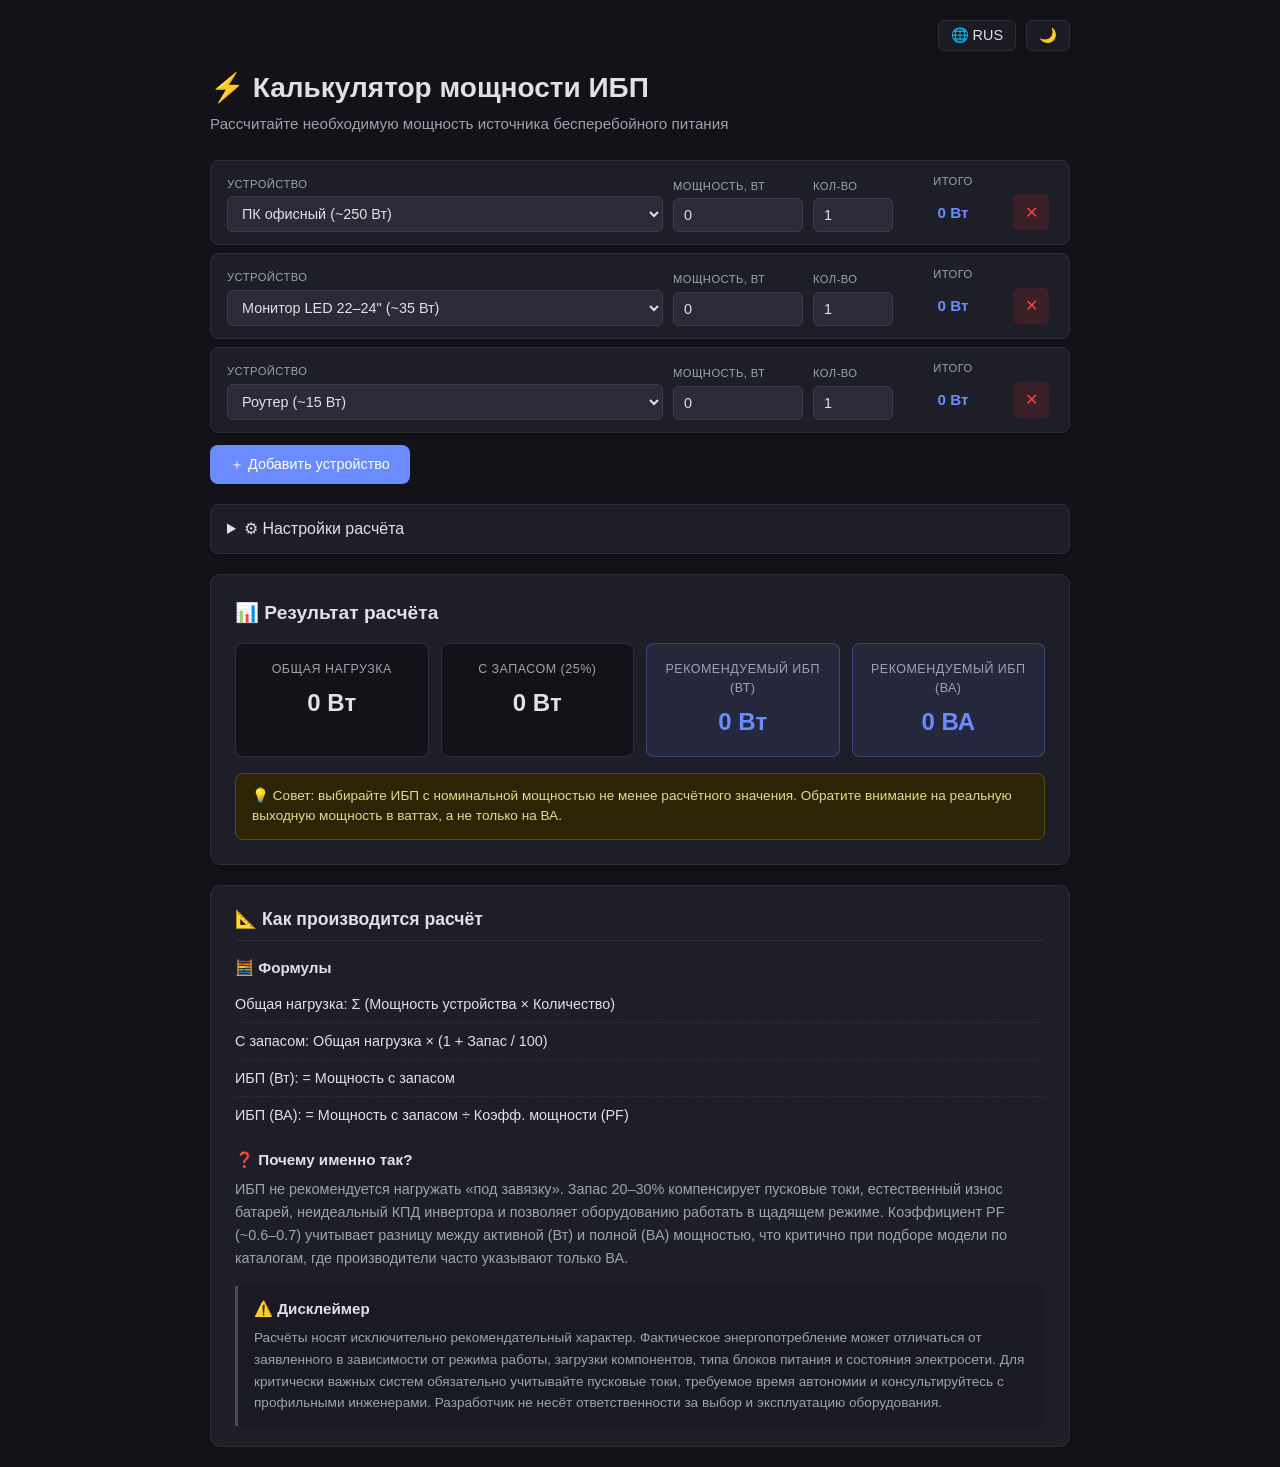
==== index.html @ 63133c9f "rename files, added rus eng versions, light dark themes rename, added rus eng versions, light dark t" ====
<!DOCTYPE html>
<html lang="ru">
<head>
    <meta charset="UTF-8">
    <meta name="viewport" content="width=device-width, initial-scale=1.0">
    <title>Калькулятор мощности ИБП</title>
    <link rel="stylesheet" href="style.css">
</head>
<body>

<div class="container">
    <!-- Верхняя панель -->
    <div class="top-bar">
        <button id="langToggle" class="toggle-btn" title="Switch Language">🌐 RUS</button>
        <button id="themeToggle" class="toggle-btn" title="Toggle Theme">🌙</button>
    </div>

    <h1 data-i18n="title">⚡ Калькулятор мощности ИБП</h1>
    <p class="subtitle" data-i18n="subtitle">Рассчитайте необходимую мощность источника бесперебойного питания</p>

    <!-- Шаблон устройства -->
    <div class="device-template" id="deviceTemplate" style="display:none;">
        <div class="device-row">
            <div class="device-name">
                <label>Устройство</label>
                <select class="device-select">
                    <option value="custom">— Своё значение —</option>
                    <optgroup label="💻 Компьютеры">
                        <option value="office_pc" data-watts="250">ПК офисный (~250 Вт)</option>
                        <option value="home_pc" data-watts="400">ПК домашний (~400 Вт)</option>
                        <option value="gaming_pc" data-watts="650">ПК игровой (~650 Вт)</option>
                        <option value="workstation" data-watts="900">Рабочая станция (~900 Вт)</option>
                        <option value="mini_pc" data-watts="65">Мини-ПК / неттоп (~65 Вт)</option>
                    </optgroup>
                    <optgroup label="🖥 Мониторы">
                        <option value="monitor_led" data-watts="35">Монитор LED 22–24" (~35 Вт)</option>
                        <option value="monitor_large" data-watts="65">Монитор 27–32" (~65 Вт)</option>
                        <option value="monitor_ultrawide" data-watts="80">Монитор ultrawide (~80 Вт)</option>
                    </optgroup>
                    <optgroup label="🖨 Периферия">
                        <option value="ip_phone" data-watts="5">IP-телефон (~5 Вт)</option>
                        <option value="printer" data-watts="400">Принтер лазерный (~400 Вт)</option>
                        <option value="ink_printer" data-watts="30">Принтер струйный (~30 Вт)</option>
                        <option value="mfp" data-watts="600">МФУ (~600 Вт)</option>
                        <option value="scanner" data-watts="25">Сканер (~25 Вт)</option>
                        <option value="speakers" data-watts="20">Колонки (~20 Вт)</option>
                        <option value="webcam" data-watts="5">Веб-камера (~5 Вт)</option>
                    </optgroup>
                    <optgroup label="🌐 Сеть и хранение">
                        <option value="router" data-watts="15">Роутер (~15 Вт)</option>
                        <option value="switch" data-watts="20">Коммутатор (~20 Вт)</option>
                        <option value="nas" data-watts="50">NAS (~50 Вт)</option>
                        <option value="server_1u" data-watts="350">Сервер 1U (~350 Вт)</option>
                        <option value="server_tower" data-watts="600">Сервер башенный (~600 Вт)</option>
                    </optgroup>
                    <optgroup label="📺 Прочее">
                        <option value="tv" data-watts="100">Телевизор (~100 Вт)</option>
                        <option value="ups_charger" data-watts="50">Зарядка ИБП (~50 Вт)</option>
                    </optgroup>
                </select>
                <input type="text" class="custom-name" placeholder="Название..." style="display:none;">
            </div>

            <div class="device-watts">
                <label>Мощность, Вт</label>
                <input type="number" class="watts-input" min="1" max="10000" value="0" placeholder="Вт">
            </div>

            <div class="device-qty">
                <label>Кол-во</label>
                <input type="number" class="qty-input" min="1" max="100" value="1">
            </div>

            <div class="device-subtotal">
                <label>Итого</label>
                <span class="subtotal-value">0 Вт</span>
            </div>

            <div class="device-actions">
                <button class="btn-remove" title="Удалить устройство">✕</button>
            </div>
        </div>
    </div>

    <!-- Список устройств -->
    <div class="devices-list" id="devicesList"></div>

    <div class="toolbar">
        <button class="btn-add" id="btnAddDevice" data-i18n="addDevice">＋ Добавить устройство</button>
    </div>

    <!-- Настройки расчёта -->
    <div class="settings-panel">
        <details>
            <summary data-i18n="settingsSummary">⚙ Настройки расчёта</summary>
            <div class="settings-content">
                <div class="setting-row">
                    <label for="marginPercent" data-i18n="marginLabel">Запас мощности, %</label>
                    <input type="number" id="marginPercent" min="0" max="100" value="25">
                    <span class="hint" data-i18n="marginHint">Рекомендуется 20–30%</span>
                </div>
                <div class="setting-row">
                    <label for="powerFactor" data-i18n="pfLabel">Коэфф. мощности (PF)</label>
                    <input type="number" id="powerFactor" min="0.4" max="1" step="0.05" value="0.65">
                    <span class="hint" data-i18n="pfHint">Обычно 0.6–0.7 для линейно-интерактивных</span>
                </div>
            </div>
        </details>
    </div>

    <!-- Результаты -->
    <div class="results-panel" id="resultsPanel">
        <h2 data-i18n="resultsTitle">📊 Результат расчёта</h2>

        <div class="results-grid">
            <div class="result-card">
                <div class="result-label" data-i18n="totalLoad">Общая нагрузка</div>
                <div class="result-value" id="totalWatts">0 Вт</div>
            </div>
            <div class="result-card">
                <div class="result-label"><span data-i18n="withMargin">С запасом</span> (<span id="marginLabel">25</span>%)</div>
                <div class="result-value" id="withMargin">0 Вт</div>
            </div>
            <div class="result-card highlight">
                <div class="result-label" data-i18n="recWatts">Рекомендуемый ИБП (Вт)</div>
                <div class="result-value" id="recWatts">0 Вт</div>
            </div>
            <div class="result-card highlight">
                <div class="result-label" data-i18n="recVA">Рекомендуемый ИБП (ВА)</div>
                <div class="result-value" id="recVA">0 ВА</div>
            </div>
        </div>

        <div class="result-note">
            <p data-i18n="tip">💡 Совет: выбирайте ИБП с номинальной мощностью не менее расчётного значения. Обратите внимание на реальную выходную мощность в ваттах, а не только на ВА.</p>
        </div>
    </div>

    <!-- Пояснения, логика и дисклеймер -->
    <div class="calc-info-panel">
        <h3 data-i18n="calcInfoTitle">📐 Как производится расчёт</h3>
        
        <div class="calc-info-section">
            <h4 data-i18n="formulasTitle">🧮 Формулы</h4>
            <ul class="calc-formula-list">
                <li data-i18n="f1">Общая нагрузка: Σ (Мощность устройства × Количество)</li>
                <li data-i18n="f2">С запасом: Общая нагрузка × (1 + Запас / 100)</li>
                <li data-i18n="f3">ИБП (Вт): = Мощность с запасом</li>
                <li data-i18n="f4">ИБП (ВА): = Мощность с запасом ÷ Коэфф. мощности (PF)</li>
            </ul>
        </div>

        <div class="calc-info-section">
            <h4 data-i18n="whyTitle">❓ Почему именно так?</h4>
            <p data-i18n="whyText">ИБП не рекомендуется нагружать «под завязку». Запас 20–30% компенсирует пусковые токи, естественный износ батарей, неидеальный КПД инвертора и позволяет оборудованию работать в щадящем режиме. Коэффициент PF (~0.6–0.7) учитывает разницу между активной (Вт) и полной (ВА) мощностью, что критично при подборе модели по каталогам, где производители часто указывают только ВА.</p>
        </div>

        <div class="calc-info-section disclaimer-box">
            <h4 data-i18n="disclaimerTitle">⚠️ Дисклеймер</h4>
            <p data-i18n="disclaimerText">Расчёты носят исключительно рекомендательный характер. Фактическое энергопотребление может отличаться от заявленного в зависимости от режима работы, загрузки компонентов, типа блоков питания и состояния электросети. Для критически важных систем обязательно учитывайте пусковые токи, требуемое время автономии и консультируйтесь с профильными инженерами. Разработчик не несёт ответственности за выбор и эксплуатацию оборудования.</p>
        </div>
    </div>
</div>

<script src="script.js"></script>
</body>
</html>
---- style.css ----
/* ── CSS Переменные (Тёмная тема по умолчанию) ── */
:root {
    --bg: #121218;
    --text: #e0e0e6;
    --text-muted: #9ca3af;
    --card-bg: #1e1e28;
    --card-border: #2d2d3a;
    --input-bg: #2a2a38;
    --input-border: #3d3d4f;
    --input-text: #e0e0e6;
    --accent: #6b8cff;
    --accent-hover: #5a7be0;
    --accent-active: #4a6cf7;
    --highlight-bg: rgba(107, 140, 255, 0.1);
    --highlight-border: rgba(107, 140, 255, 0.3);
    --note-bg: #2c2405;
    --note-border: #5c4d0a;
    --note-text: #e6d98c;
    --disclaimer-bg: #1a1a22;
    --disclaimer-border: #4a4a5a;
    --shadow: rgba(0, 0, 0, 0.3);
    --topbar-bg: rgba(30, 30, 40, 0.8);
}

/* ── Светлая тема ── */
.light-theme {
    --bg: #f5f7fa;
    --text: #1a1a2e;
    --text-muted: #666;
    --card-bg: #fff;
    --card-border: #e0e4e9;
    --input-bg: #fafbfc;
    --input-border: #d1d5db;
    --input-text: #1a1a2e;
    --accent: #4a6cf7;
    --accent-hover: #3b5de7;
    --accent-active: #2c4bd8;
    --highlight-bg: #eef2ff;
    --highlight-border: #c7d2fe;
    --note-bg: #fffbeb;
    --note-border: #fde68a;
    --note-text: #92400e;
    --disclaimer-bg: #f8f9fa;
    --disclaimer-border: #9ca3af;
    --shadow: rgba(0, 0, 0, 0.08);
    --topbar-bg: rgba(255, 255, 255, 0.85);
}

/* ── Базовые стили ── */
*, *::before, *::after { box-sizing: border-box; margin: 0; padding: 0; }

body {
    font-family: -apple-system, BlinkMacSystemFont, "Segoe UI", Roboto, Helvetica, Arial, sans-serif;
    background: var(--bg);
    color: var(--text);
    line-height: 1.5;
    padding: 20px;
    transition: background-color 0.3s, color 0.3s;
}

.container { max-width: 860px; margin: 0 auto; }

/* ── Верхняя панель ── */
.top-bar {
    display: flex;
    justify-content: flex-end;
    gap: 10px;
    margin-bottom: 16px;
    position: sticky;
    top: 10px;
    z-index: 10;
}

.toggle-btn {
    background: var(--topbar-bg);
    border: 1px solid var(--card-border);
    color: var(--text);
    padding: 6px 12px;
    border-radius: 6px;
    cursor: pointer;
    font-size: 0.9rem;
    backdrop-filter: blur(6px);
    transition: all 0.2s;
}
.toggle-btn:hover { background: var(--card-bg); border-color: var(--accent); }

/* ── Заголовки ── */
h1 { font-size: 1.75rem; margin-bottom: 4px; }
.subtitle { color: var(--text-muted); margin-bottom: 24px; font-size: 0.95rem; }

/* ── Строка устройства ── */
.device-row {
    display: grid;
    grid-template-columns: 1fr 130px 80px 100px 40px;
    gap: 10px;
    align-items: end;
    padding: 12px 16px;
    background: var(--card-bg);
    border: 1px solid var(--card-border);
    border-radius: 8px;
    margin-bottom: 8px;
    box-shadow: 0 1px 3px var(--shadow);
    animation: fadeIn 0.2s ease;
}
@keyframes fadeIn {
    from { opacity: 0; transform: translateY(-8px); }
    to   { opacity: 1; transform: translateY(0); }
}

.device-row label {
    display: block;
    font-size: 0.7rem;
    text-transform: uppercase;
    letter-spacing: 0.04em;
    color: var(--text-muted);
    margin-bottom: 4px;
}

.device-row select,
.device-row input[type="text"],
.device-row input[type="number"] {
    width: 100%;
    padding: 8px 10px;
    border: 1px solid var(--input-border);
    border-radius: 6px;
    font-size: 0.9rem;
    background: var(--input-bg);
    color: var(--input-text);
    transition: border-color 0.2s;
}
.device-row select:focus,
.device-row input:focus {
    outline: none;
    border-color: var(--accent);
    box-shadow: 0 0 0 3px rgba(107, 140, 255, 0.15);
}

.device-name .custom-name { margin-top: 6px; }
.device-subtotal { text-align: center; }
.subtotal-value {
    display: block;
    padding: 8px 0;
    font-weight: 600;
    font-size: 0.95rem;
    color: var(--accent);
}

.btn-remove {
    display: flex; align-items: center; justify-content: center;
    width: 36px; height: 36px;
    border: none; background: rgba(220, 38, 38, 0.15); color: #ef4444;
    border-radius: 6px; cursor: pointer; font-size: 1rem; transition: background 0.15s; margin-bottom: 2px;
}
.btn-remove:hover { background: rgba(220, 38, 38, 0.3); }

/* ── Панель инструментов ── */
.toolbar { margin: 12px 0 20px; }
.btn-add {
    padding: 10px 20px; background: var(--accent); color: #fff; border: none;
    border-radius: 8px; font-size: 0.9rem; cursor: pointer; transition: background 0.15s;
}
.btn-add:hover { background: var(--accent-hover); }

/* ── Настройки ── */
.settings-panel { margin-bottom: 20px; }
.settings-panel details {
    background: var(--card-bg); border: 1px solid var(--card-border);
    border-radius: 8px; box-shadow: 0 1px 3px var(--shadow);
}
.settings-panel summary {
    padding: 12px 16px; cursor: pointer; font-weight: 500; user-select: none; color: var(--text);
}
.settings-content { padding: 0 16px 16px; display: grid; grid-template-columns: 1fr 1fr; gap: 16px; }
.setting-row { display: flex; flex-direction: column; gap: 4px; }
.setting-row label { font-size: 0.85rem; font-weight: 500; color: var(--text); }
.setting-row input {
    padding: 8px 10px; border: 1px solid var(--input-border); border-radius: 6px;
    width: 100px; font-size: 0.9rem; background: var(--input-bg); color: var(--input-text);
}
.hint { font-size: 0.75rem; color: var(--text-muted); margin-top: 2px; }

/* ── Результаты ── */
.results-panel {
    background: var(--card-bg); border: 1px solid var(--card-border);
    border-radius: 10px; padding: 24px; box-shadow: 0 2px 8px var(--shadow);
}
.results-panel h2 { font-size: 1.2rem; margin-bottom: 16px; color: var(--text); }
.results-grid { display: grid; grid-template-columns: repeat(auto-fit, minmax(180px, 1fr)); gap: 12px; margin-bottom: 16px; }
.result-card { background: var(--bg); border: 1px solid var(--card-border); border-radius: 8px; padding: 16px; text-align: center; }
.result-card.highlight { background: var(--highlight-bg); border: 1px solid var(--highlight-border); }
.result-label { font-size: 0.78rem; text-transform: uppercase; letter-spacing: 0.04em; color: var(--text-muted); margin-bottom: 6px; }
.result-value { font-size: 1.5rem; font-weight: 700; color: var(--text); }
.result-card.highlight .result-value { color: var(--accent); }
.result-note {
    background: var(--note-bg); border: 1px solid var(--note-border); border-radius: 8px;
    padding: 12px 16px; font-size: 0.85rem; color: var(--note-text);
}

/* ── Блок пояснений ── */
.calc-info-panel {
    margin-top: 20px; background: var(--card-bg); border: 1px solid var(--card-border);
    border-radius: 10px; padding: 20px 24px; box-shadow: 0 2px 8px var(--shadow);
}
.calc-info-panel h3 { font-size: 1.1rem; margin-bottom: 16px; color: var(--text); border-bottom: 1px solid var(--card-border); padding-bottom: 8px; }
.calc-info-section { margin-bottom: 16px; }
.calc-info-section:last-child { margin-bottom: 0; }
.calc-info-section h4 { font-size: 0.95rem; margin-bottom: 6px; color: var(--text); }
.calc-formula-list { list-style: none; padding-left: 0; }
.calc-formula-list li { padding: 8px 0; border-bottom: 1px dashed var(--card-border); font-size: 0.9rem; line-height: 1.4; color: var(--text); }
.calc-formula-list li:last-child { border-bottom: none; }
.calc-info-section p { font-size: 0.9rem; color: var(--text-muted); line-height: 1.6; margin-top: 4px; }
.disclaimer-box {
    background: var(--disclaimer-bg); border-left: 3px solid var(--disclaimer-border);
    padding: 12px 16px; border-radius: 0 6px 6px 0;
}
.disclaimer-box p { color: var(--text-muted); font-size: 0.85rem; margin-top: 0; }

/* ── Адаптив ── */
@media (max-width: 700px) {
    .device-row { grid-template-columns: 1fr 1fr; gap: 8px; }
    .device-watts, .device-qty { grid-column: span 1; }
    .device-subtotal { grid-column: span 1; text-align: left; }
    .device-actions { grid-column: span 2; }
    .btn-remove { width: 100%; }
    .settings-content { grid-template-columns: 1fr; }
    .results-grid { grid-template-columns: 1fr 1fr; }
    .calc-info-panel { padding: 16px; }
    .calc-info-section h4 { font-size: 0.9rem; }
}
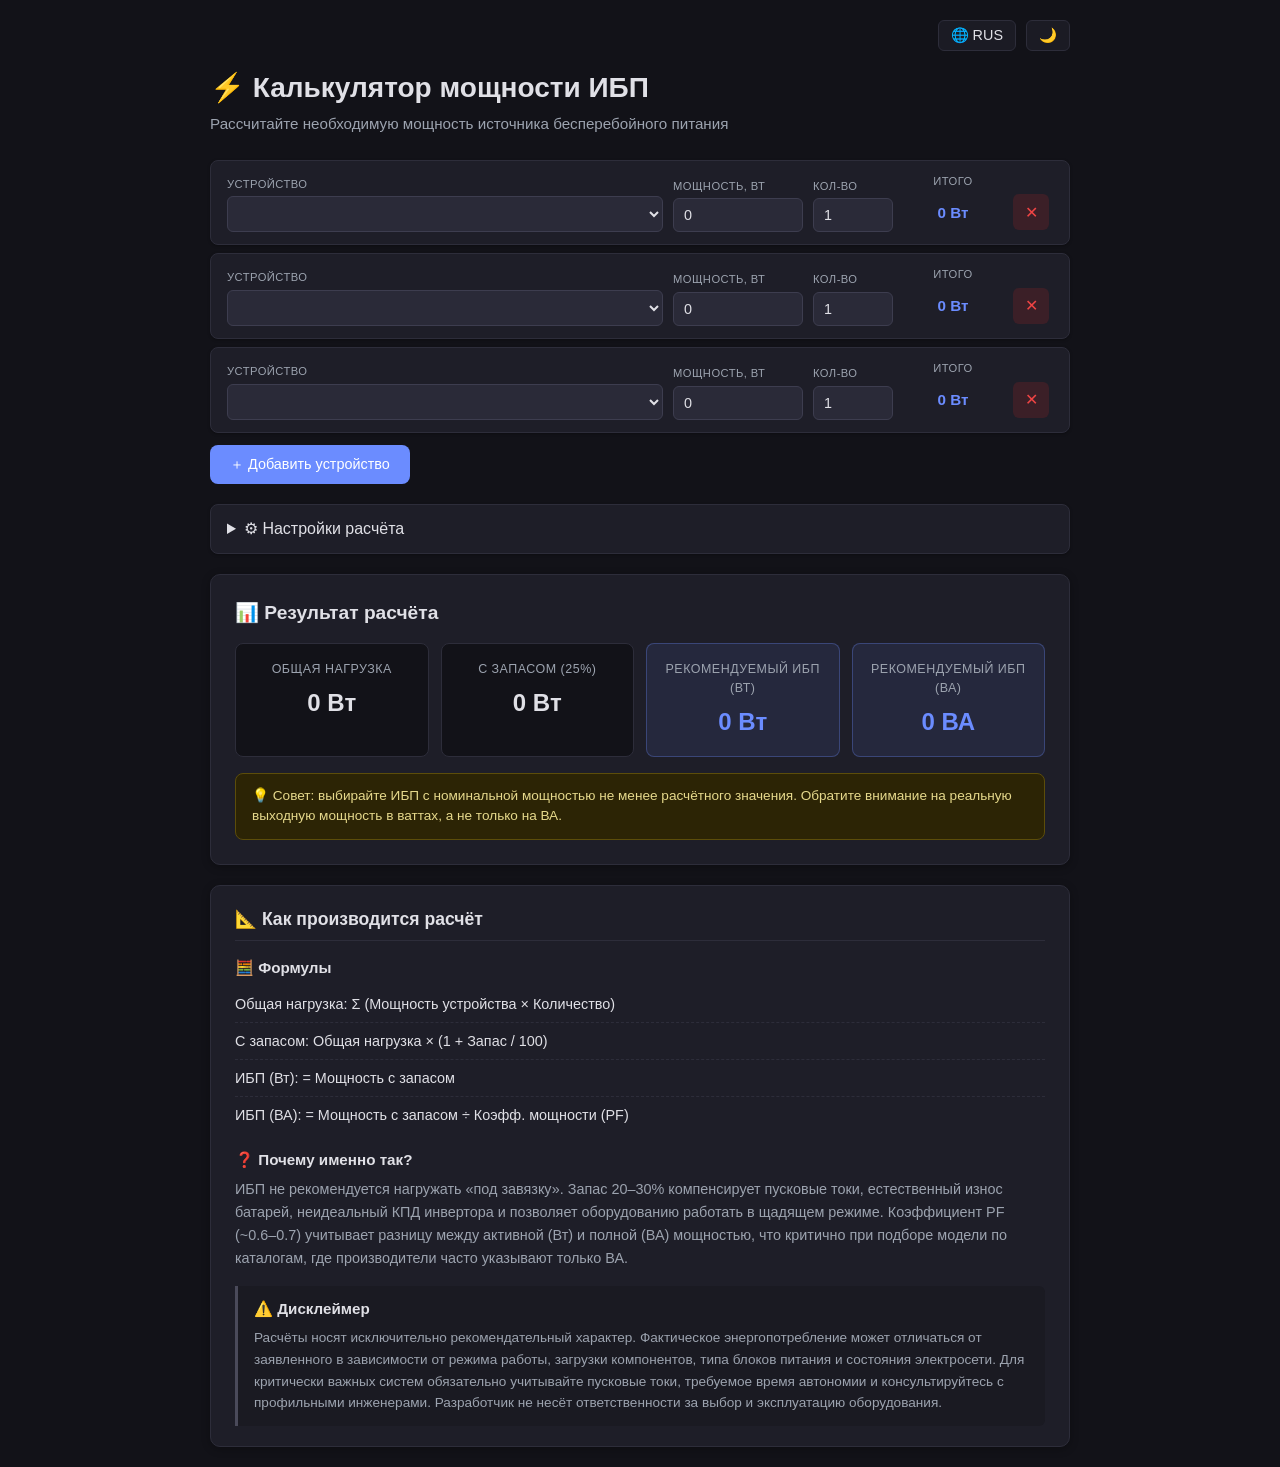
==== commit eaae0202: "translation translation" ====
--- a/index.html
+++ b/index.html
@@ -3,7 +3,7 @@
 <head>
     <meta charset="UTF-8">
     <meta name="viewport" content="width=device-width, initial-scale=1.0">
-    <title>Калькулятор мощности ИБП</title>
+    <title data-i18n="pageTitle">Калькулятор мощности ИБП</title>
     <link rel="stylesheet" href="style.css">
 </head>
 <body>
@@ -22,57 +22,57 @@
     <div class="device-template" id="deviceTemplate" style="display:none;">
         <div class="device-row">
             <div class="device-name">
-                <label>Устройство</label>
+                <label data-i18n="deviceLabel">Устройство</label>
                 <select class="device-select">
-                    <option value="custom">— Своё значение —</option>
-                    <optgroup label="💻 Компьютеры">
-                        <option value="office_pc" data-watts="250">ПК офисный (~250 Вт)</option>
-                        <option value="home_pc" data-watts="400">ПК домашний (~400 Вт)</option>
-                        <option value="gaming_pc" data-watts="650">ПК игровой (~650 Вт)</option>
-                        <option value="workstation" data-watts="900">Рабочая станция (~900 Вт)</option>
-                        <option value="mini_pc" data-watts="65">Мини-ПК / неттоп (~65 Вт)</option>
+                    <option value="custom" data-i18n="customOpt">— Своё значение —</option>
+                    <optgroup data-i18n="grp_computers" label="💻 Компьютеры">
+                        <option value="office_pc" data-watts="250" data-i18n="opt_office_pc">ПК офисный (~250 Вт)</option>
+                        <option value="home_pc" data-watts="400" data-i18n="opt_home_pc">ПК домашний (~400 Вт)</option>
+                        <option value="gaming_pc" data-watts="650" data-i18n="opt_gaming_pc">ПК игровой (~650 Вт)</option>
+                        <option value="workstation" data-watts="900" data-i18n="opt_workstation">Рабочая станция (~900 Вт)</option>
+                        <option value="mini_pc" data-watts="65" data-i18n="opt_mini_pc">Мини-ПК / неттоп (~65 Вт)</option>
                     </optgroup>
-                    <optgroup label="🖥 Мониторы">
-                        <option value="monitor_led" data-watts="35">Монитор LED 22–24" (~35 Вт)</option>
-                        <option value="monitor_large" data-watts="65">Монитор 27–32" (~65 Вт)</option>
-                        <option value="monitor_ultrawide" data-watts="80">Монитор ultrawide (~80 Вт)</option>
+                    <optgroup data-i18n="grp_monitors" label="🖥 Мониторы">
+                        <option value="monitor_led" data-watts="35" data-i18n="opt_monitor_led">Монитор LED 22–24" (~35 Вт)</option>
+                        <option value="monitor_large" data-watts="65" data-i18n="opt_monitor_large">Монитор 27–32" (~65 Вт)</option>
+                        <option value="monitor_ultrawide" data-watts="80" data-i18n="opt_monitor_ultrawide">Монитор ultrawide (~80 Вт)</option>
                     </optgroup>
-                    <optgroup label="🖨 Периферия">
-                        <option value="ip_phone" data-watts="5">IP-телефон (~5 Вт)</option>
-                        <option value="printer" data-watts="400">Принтер лазерный (~400 Вт)</option>
-                        <option value="ink_printer" data-watts="30">Принтер струйный (~30 Вт)</option>
-                        <option value="mfp" data-watts="600">МФУ (~600 Вт)</option>
-                        <option value="scanner" data-watts="25">Сканер (~25 Вт)</option>
-                        <option value="speakers" data-watts="20">Колонки (~20 Вт)</option>
-                        <option value="webcam" data-watts="5">Веб-камера (~5 Вт)</option>
+                    <optgroup data-i18n="grp_peripherals" label="🖨 Периферия">
+                        <option value="ip_phone" data-watts="5" data-i18n="opt_ip_phone">IP-телефон (~5 Вт)</option>
+                        <option value="printer" data-watts="400" data-i18n="opt_printer">Принтер лазерный (~400 Вт)</option>
+                        <option value="ink_printer" data-watts="30" data-i18n="opt_ink_printer">Принтер струйный (~30 Вт)</option>
+                        <option value="mfp" data-watts="600" data-i18n="opt_mfp">МФУ (~600 Вт)</option>
+                        <option value="scanner" data-watts="25" data-i18n="opt_scanner">Сканер (~25 Вт)</option>
+                        <option value="speakers" data-watts="20" data-i18n="opt_speakers">Колонки (~20 Вт)</option>
+                        <option value="webcam" data-watts="5" data-i18n="opt_webcam">Веб-камера (~5 Вт)</option>
                     </optgroup>
-                    <optgroup label="🌐 Сеть и хранение">
-                        <option value="router" data-watts="15">Роутер (~15 Вт)</option>
-                        <option value="switch" data-watts="20">Коммутатор (~20 Вт)</option>
-                        <option value="nas" data-watts="50">NAS (~50 Вт)</option>
-                        <option value="server_1u" data-watts="350">Сервер 1U (~350 Вт)</option>
-                        <option value="server_tower" data-watts="600">Сервер башенный (~600 Вт)</option>
+                    <optgroup data-i18n="grp_network" label="🌐 Сеть и хранение">
+                        <option value="router" data-watts="15" data-i18n="opt_router">Роутер (~15 Вт)</option>
+                        <option value="switch" data-watts="20" data-i18n="opt_switch">Коммутатор (~20 Вт)</option>
+                        <option value="nas" data-watts="50" data-i18n="opt_nas">NAS (~50 Вт)</option>
+                        <option value="server_1u" data-watts="350" data-i18n="opt_server_1u">Сервер 1U (~350 Вт)</option>
+                        <option value="server_tower" data-watts="600" data-i18n="opt_server_tower">Сервер башенный (~600 Вт)</option>
                     </optgroup>
-                    <optgroup label="📺 Прочее">
-                        <option value="tv" data-watts="100">Телевизор (~100 Вт)</option>
-                        <option value="ups_charger" data-watts="50">Зарядка ИБП (~50 Вт)</option>
+                    <optgroup data-i18n="grp_other" label="📺 Прочее">
+                        <option value="tv" data-watts="100" data-i18n="opt_tv">Телевизор (~100 Вт)</option>
+                        <option value="ups_charger" data-watts="50" data-i18n="opt_ups_charger">Зарядка ИБП (~50 Вт)</option>
                     </optgroup>
                 </select>
-                <input type="text" class="custom-name" placeholder="Название..." style="display:none;">
+                <input type="text" class="custom-name" data-i18n-placeholder="customNamePh" placeholder="Название..." style="display:none;">
             </div>
 
             <div class="device-watts">
-                <label>Мощность, Вт</label>
-                <input type="number" class="watts-input" min="1" max="10000" value="0" placeholder="Вт">
+                <label data-i18n="powerLabel">Мощность, Вт</label>
+                <input type="number" class="watts-input" min="1" max="10000" value="0" data-i18n-placeholder="wattsPh" placeholder="Вт">
             </div>
 
             <div class="device-qty">
-                <label>Кол-во</label>
+                <label data-i18n="qtyLabel">Кол-во</label>
                 <input type="number" class="qty-input" min="1" max="100" value="1">
             </div>
 
             <div class="device-subtotal">
-                <label>Итого</label>
+                <label data-i18n="totalLabel">Итого</label>
                 <span class="subtotal-value">0 Вт</span>
             </div>
 
@@ -118,7 +118,7 @@
                 <div class="result-value" id="totalWatts">0 Вт</div>
             </div>
             <div class="result-card">
-                <div class="result-label"><span data-i18n="withMargin">С запасом</span> (<span id="marginLabel">25</span>%)</div>
+                <div class="result-label"><span data-i18n="withMargin">С запасом</span> (<span id="marginValue">25</span>%)</div>
                 <div class="result-value" id="withMargin">0 Вт</div>
             </div>
             <div class="result-card highlight">
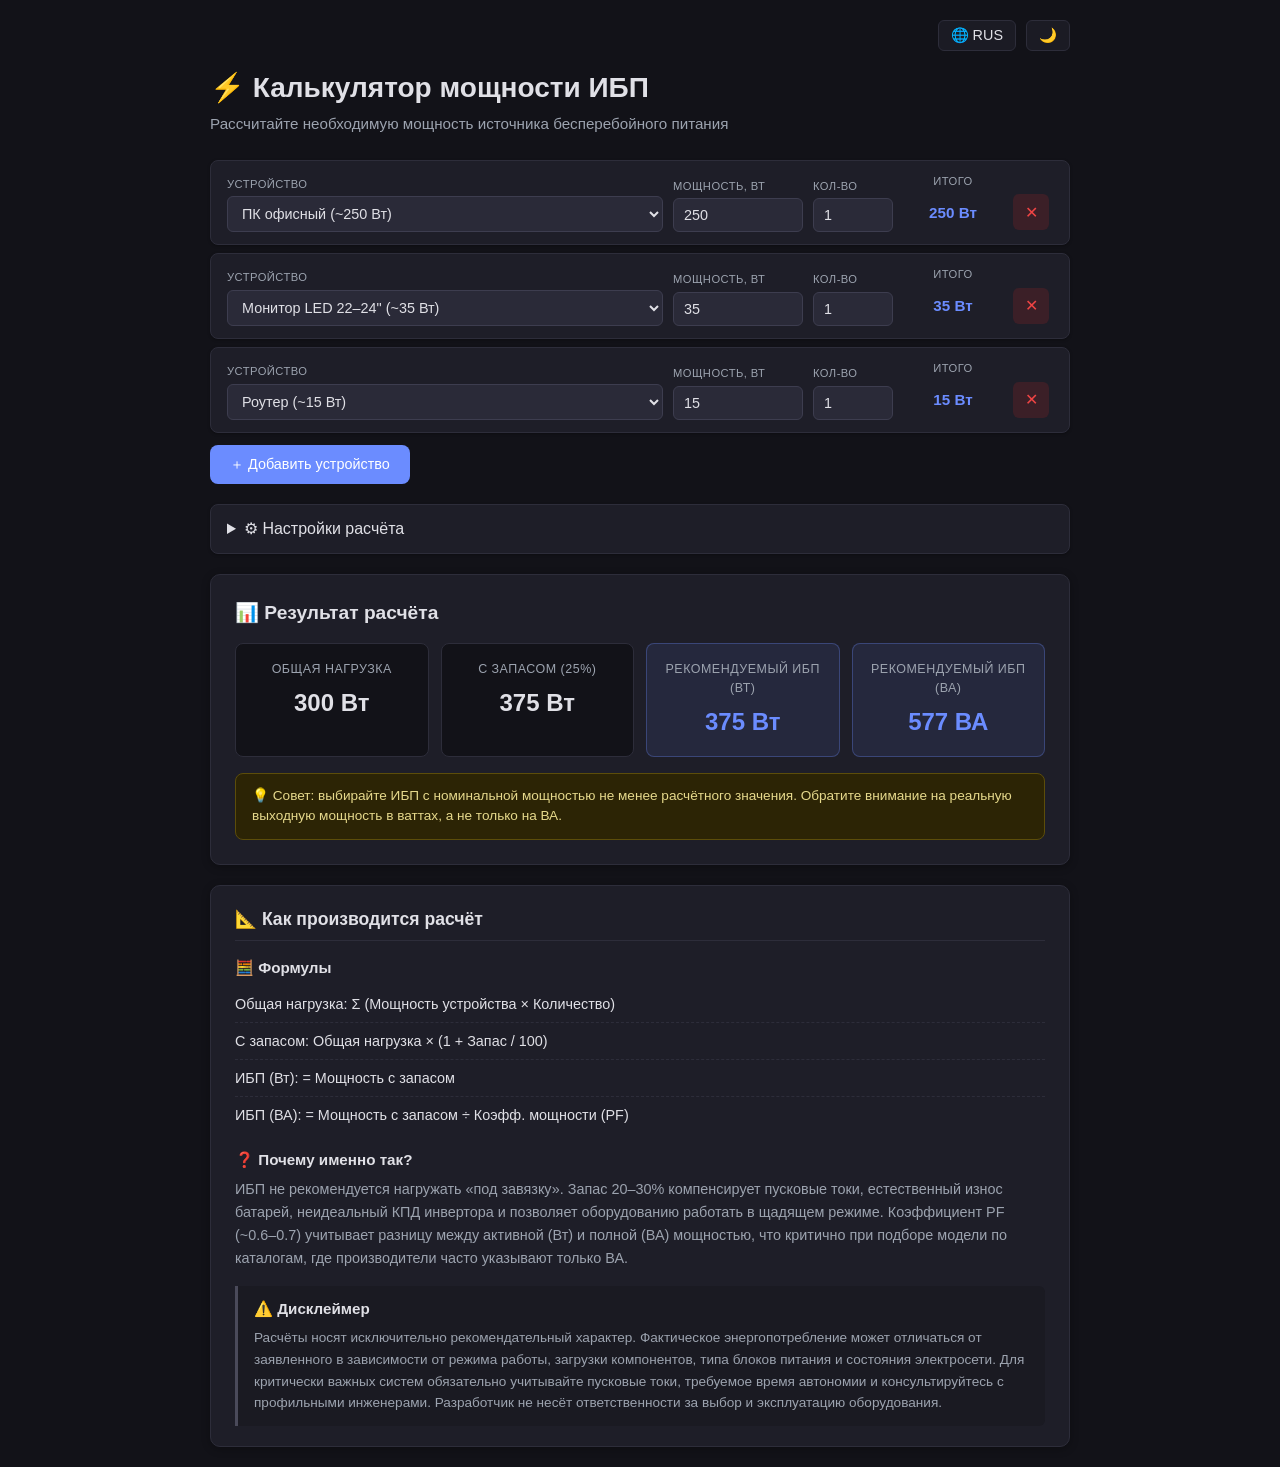
==== commit a38e11cc: "translation translation" ====
--- a/index.html
+++ b/index.html
@@ -23,41 +23,7 @@
         <div class="device-row">
             <div class="device-name">
                 <label data-i18n="deviceLabel">Устройство</label>
-                <select class="device-select">
-                    <option value="custom" data-i18n="customOpt">— Своё значение —</option>
-                    <optgroup data-i18n="grp_computers" label="💻 Компьютеры">
-                        <option value="office_pc" data-watts="250" data-i18n="opt_office_pc">ПК офисный (~250 Вт)</option>
-                        <option value="home_pc" data-watts="400" data-i18n="opt_home_pc">ПК домашний (~400 Вт)</option>
-                        <option value="gaming_pc" data-watts="650" data-i18n="opt_gaming_pc">ПК игровой (~650 Вт)</option>
-                        <option value="workstation" data-watts="900" data-i18n="opt_workstation">Рабочая станция (~900 Вт)</option>
-                        <option value="mini_pc" data-watts="65" data-i18n="opt_mini_pc">Мини-ПК / неттоп (~65 Вт)</option>
-                    </optgroup>
-                    <optgroup data-i18n="grp_monitors" label="🖥 Мониторы">
-                        <option value="monitor_led" data-watts="35" data-i18n="opt_monitor_led">Монитор LED 22–24" (~35 Вт)</option>
-                        <option value="monitor_large" data-watts="65" data-i18n="opt_monitor_large">Монитор 27–32" (~65 Вт)</option>
-                        <option value="monitor_ultrawide" data-watts="80" data-i18n="opt_monitor_ultrawide">Монитор ultrawide (~80 Вт)</option>
-                    </optgroup>
-                    <optgroup data-i18n="grp_peripherals" label="🖨 Периферия">
-                        <option value="ip_phone" data-watts="5" data-i18n="opt_ip_phone">IP-телефон (~5 Вт)</option>
-                        <option value="printer" data-watts="400" data-i18n="opt_printer">Принтер лазерный (~400 Вт)</option>
-                        <option value="ink_printer" data-watts="30" data-i18n="opt_ink_printer">Принтер струйный (~30 Вт)</option>
-                        <option value="mfp" data-watts="600" data-i18n="opt_mfp">МФУ (~600 Вт)</option>
-                        <option value="scanner" data-watts="25" data-i18n="opt_scanner">Сканер (~25 Вт)</option>
-                        <option value="speakers" data-watts="20" data-i18n="opt_speakers">Колонки (~20 Вт)</option>
-                        <option value="webcam" data-watts="5" data-i18n="opt_webcam">Веб-камера (~5 Вт)</option>
-                    </optgroup>
-                    <optgroup data-i18n="grp_network" label="🌐 Сеть и хранение">
-                        <option value="router" data-watts="15" data-i18n="opt_router">Роутер (~15 Вт)</option>
-                        <option value="switch" data-watts="20" data-i18n="opt_switch">Коммутатор (~20 Вт)</option>
-                        <option value="nas" data-watts="50" data-i18n="opt_nas">NAS (~50 Вт)</option>
-                        <option value="server_1u" data-watts="350" data-i18n="opt_server_1u">Сервер 1U (~350 Вт)</option>
-                        <option value="server_tower" data-watts="600" data-i18n="opt_server_tower">Сервер башенный (~600 Вт)</option>
-                    </optgroup>
-                    <optgroup data-i18n="grp_other" label="📺 Прочее">
-                        <option value="tv" data-watts="100" data-i18n="opt_tv">Телевизор (~100 Вт)</option>
-                        <option value="ups_charger" data-watts="50" data-i18n="opt_ups_charger">Зарядка ИБП (~50 Вт)</option>
-                    </optgroup>
-                </select>
+                <select class="device-select"></select>
                 <input type="text" class="custom-name" data-i18n-placeholder="customNamePh" placeholder="Название..." style="display:none;">
             </div>
 
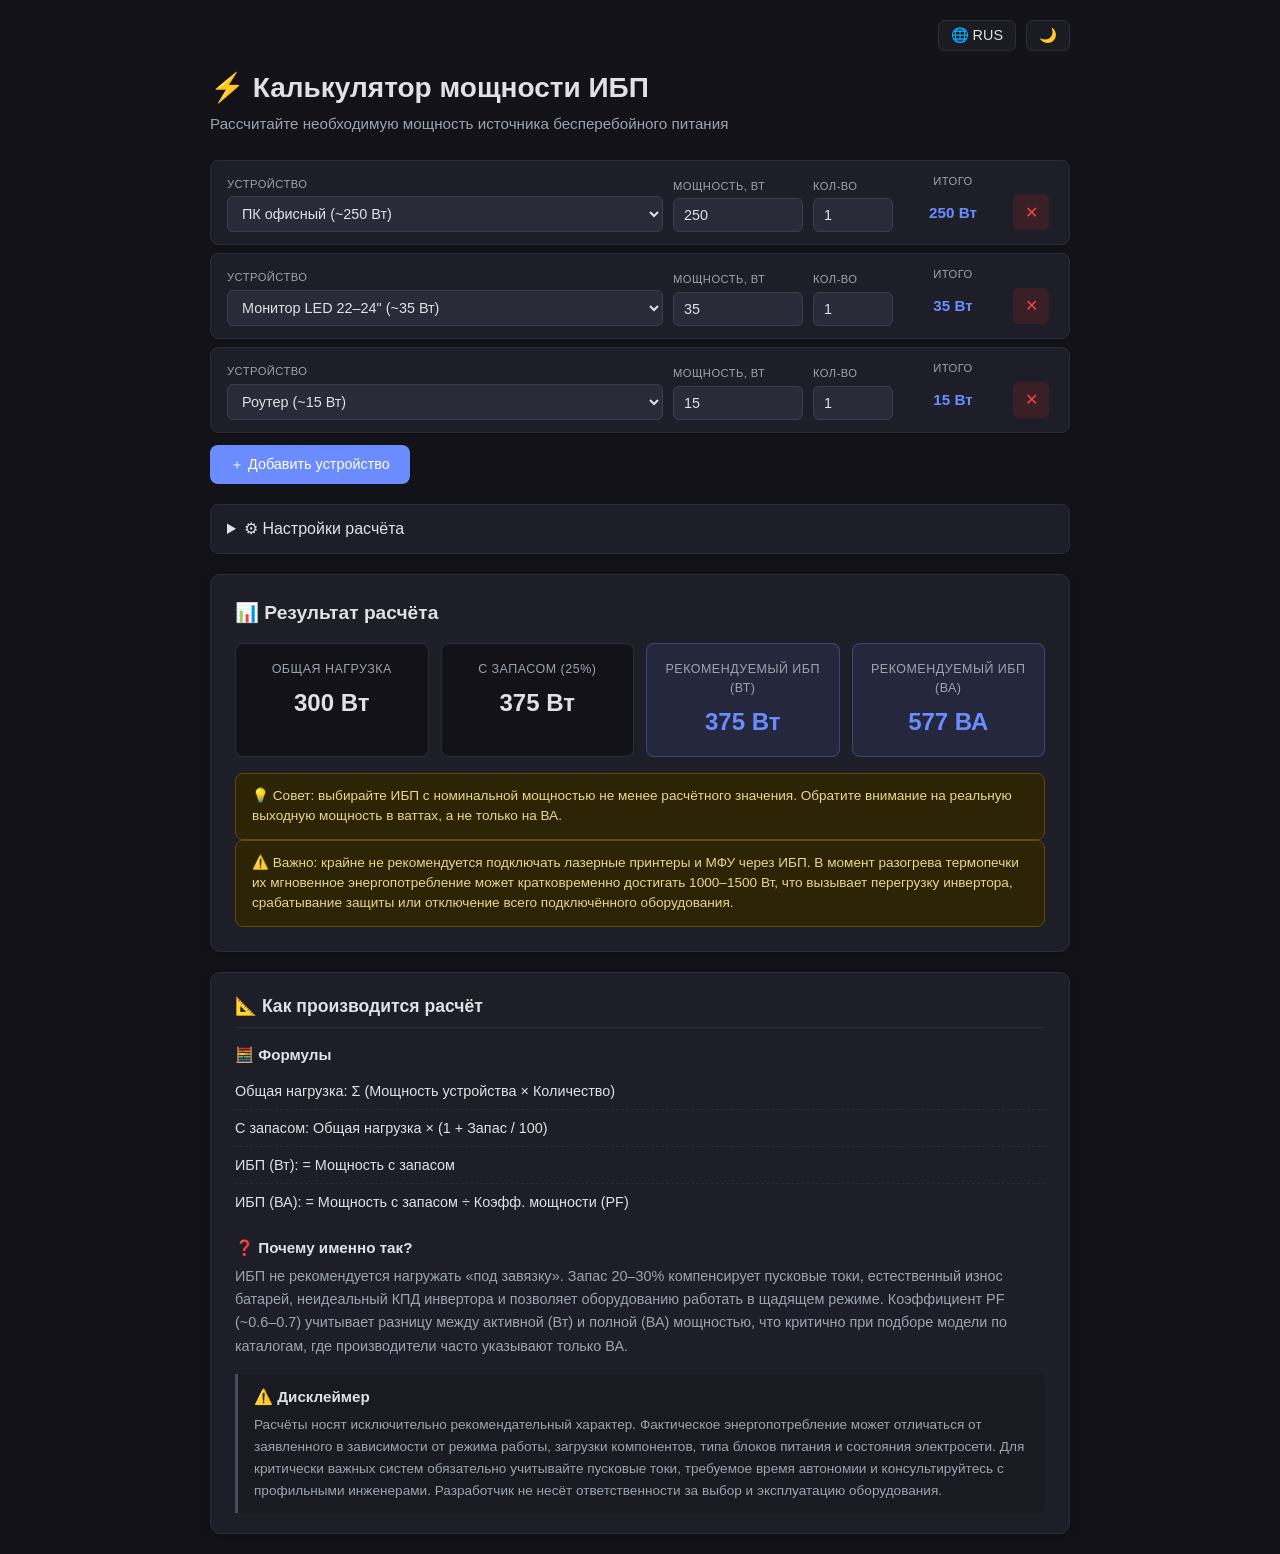
==== commit 082fc06a: "plus attention" ====
--- a/index.html
+++ b/index.html
@@ -9,7 +9,6 @@
 <body>
 
 <div class="container">
-    <!-- Верхняя панель -->
     <div class="top-bar">
         <button id="langToggle" class="toggle-btn" title="Switch Language">🌐 RUS</button>
         <button id="themeToggle" class="toggle-btn" title="Toggle Theme">🌙</button>
@@ -18,7 +17,6 @@
     <h1 data-i18n="title">⚡ Калькулятор мощности ИБП</h1>
     <p class="subtitle" data-i18n="subtitle">Рассчитайте необходимую мощность источника бесперебойного питания</p>
 
-    <!-- Шаблон устройства -->
     <div class="device-template" id="deviceTemplate" style="display:none;">
         <div class="device-row">
             <div class="device-name">
@@ -48,14 +46,12 @@
         </div>
     </div>
 
-    <!-- Список устройств -->
     <div class="devices-list" id="devicesList"></div>
 
     <div class="toolbar">
         <button class="btn-add" id="btnAddDevice" data-i18n="addDevice">＋ Добавить устройство</button>
     </div>
 
-    <!-- Настройки расчёта -->
     <div class="settings-panel">
         <details>
             <summary data-i18n="settingsSummary">⚙ Настройки расчёта</summary>
@@ -74,7 +70,6 @@
         </details>
     </div>
 
-    <!-- Результаты -->
     <div class="results-panel" id="resultsPanel">
         <h2 data-i18n="resultsTitle">📊 Результат расчёта</h2>
 
@@ -100,9 +95,13 @@
         <div class="result-note">
             <p data-i18n="tip">💡 Совет: выбирайте ИБП с номинальной мощностью не менее расчётного значения. Обратите внимание на реальную выходную мощность в ваттах, а не только на ВА.</p>
         </div>
+        
+        <!-- 👇 НОВЫЙ БЛОК: Предупреждение про принтеры/МФУ -->
+        <div class="result-note">
+            <p data-i18n="printerWarning">⚠️ Важно: крайне не рекомендуется подключать лазерные принтеры и МФУ через ИБП. В момент разогрева термопечки их мгновенное энергопотребление может кратковременно достигать 1000–1500 Вт, что вызывает перегрузку инвертора, срабатывание защиты или отключение всего подключённого оборудования.</p>
+        </div>
     </div>
 
-    <!-- Пояснения, логика и дисклеймер -->
     <div class="calc-info-panel">
         <h3 data-i18n="calcInfoTitle">📐 Как производится расчёт</h3>
         
